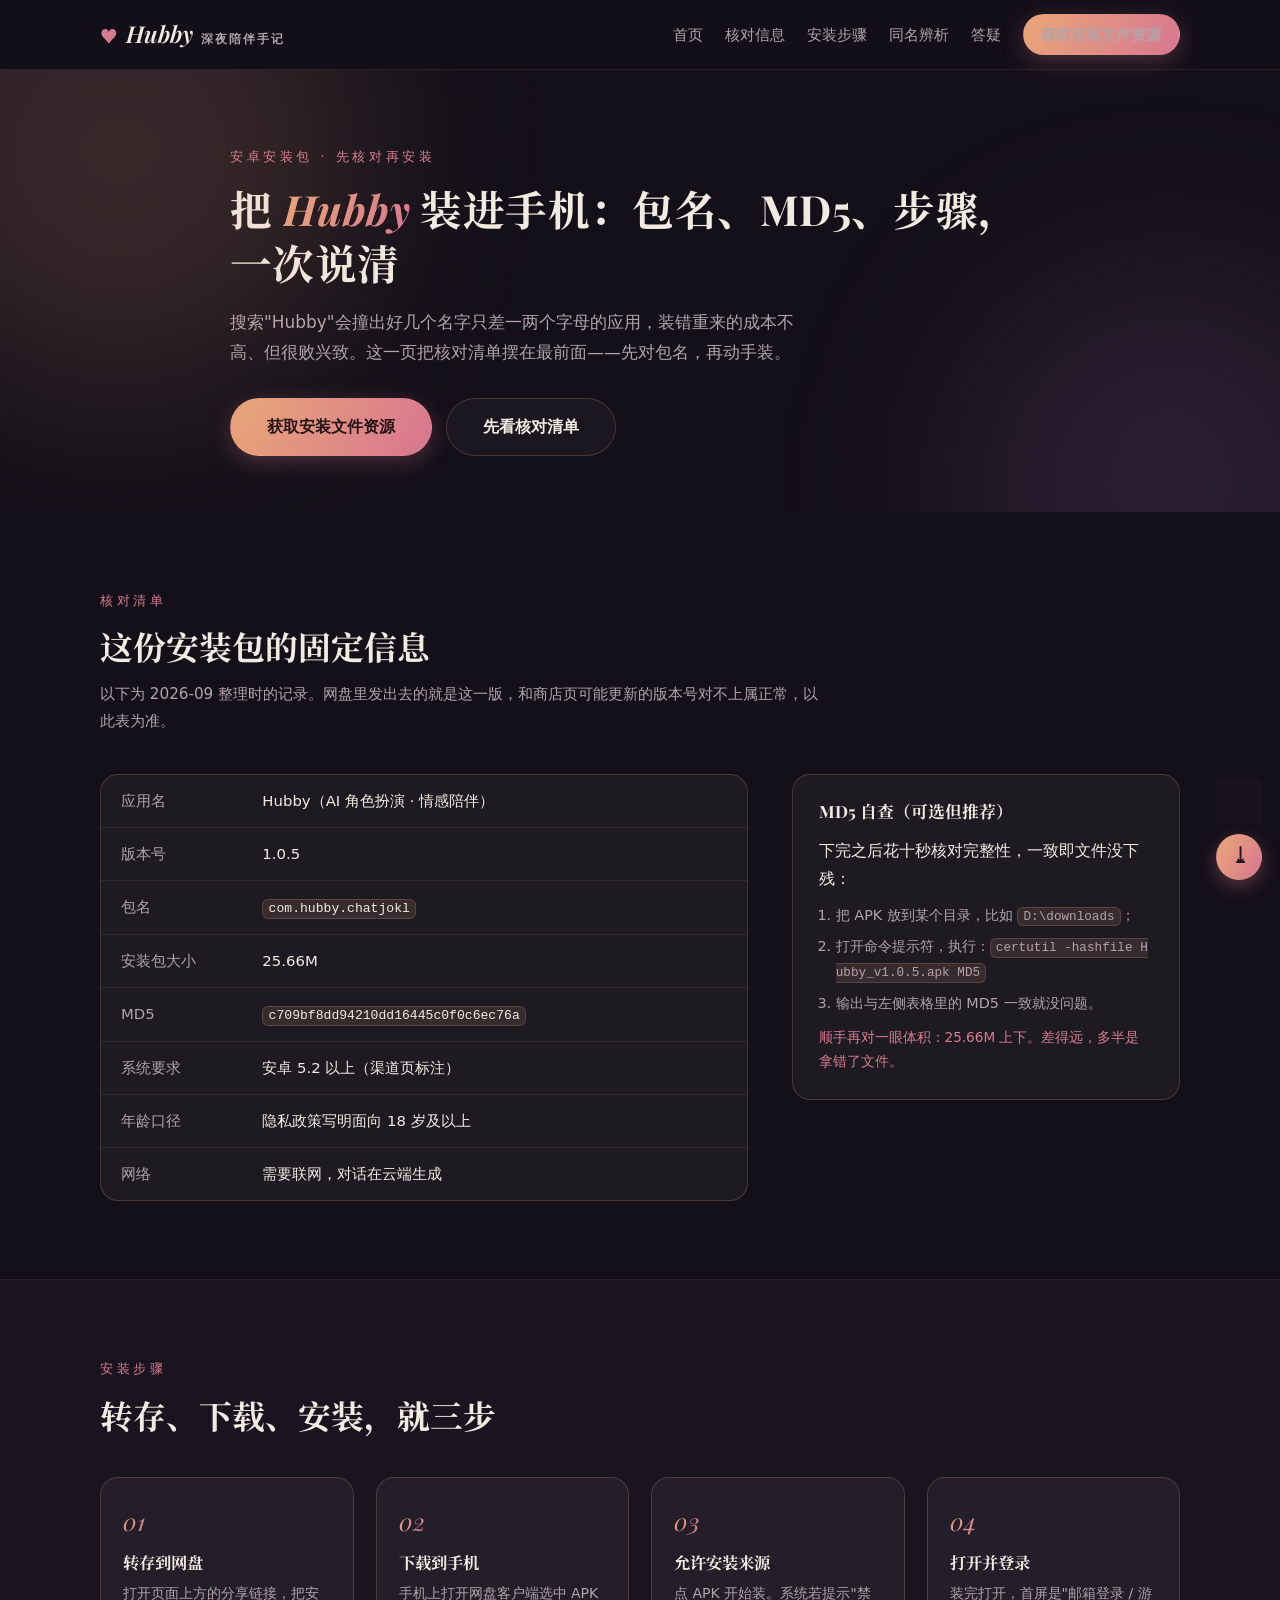
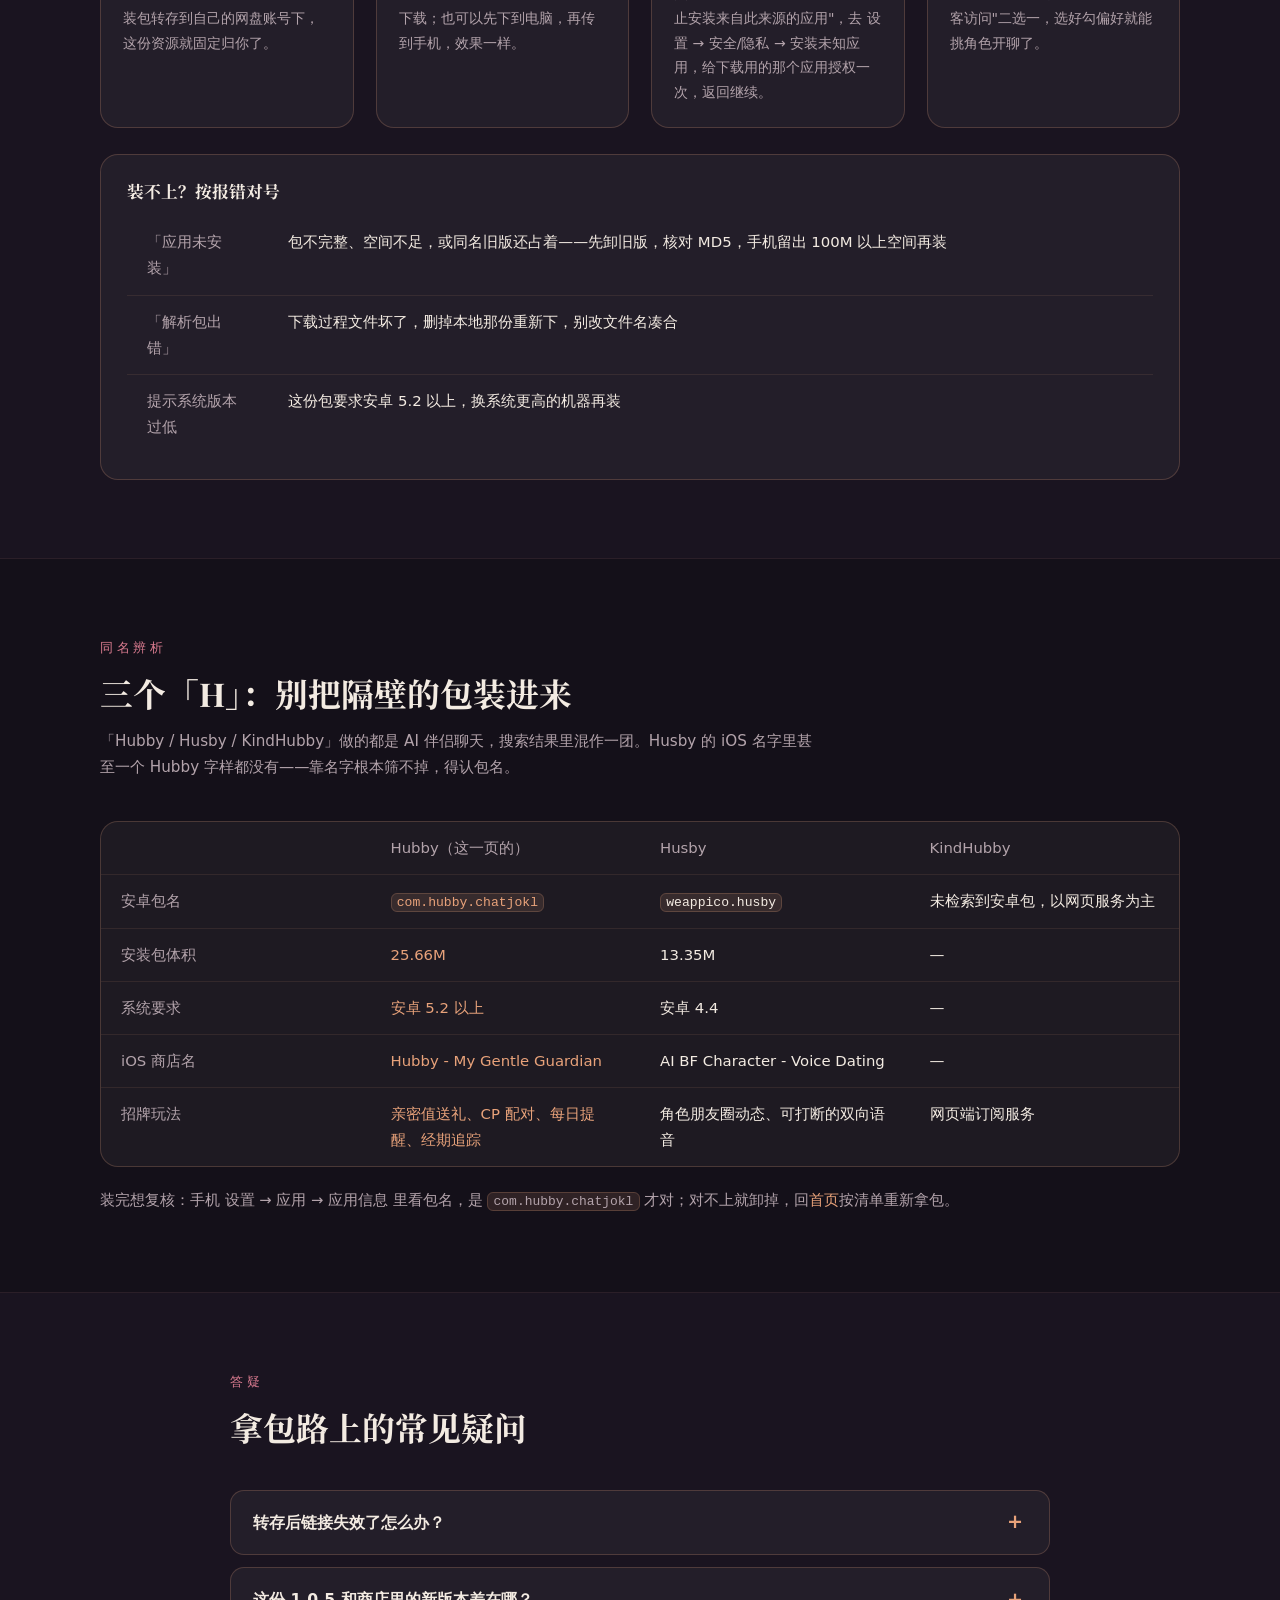
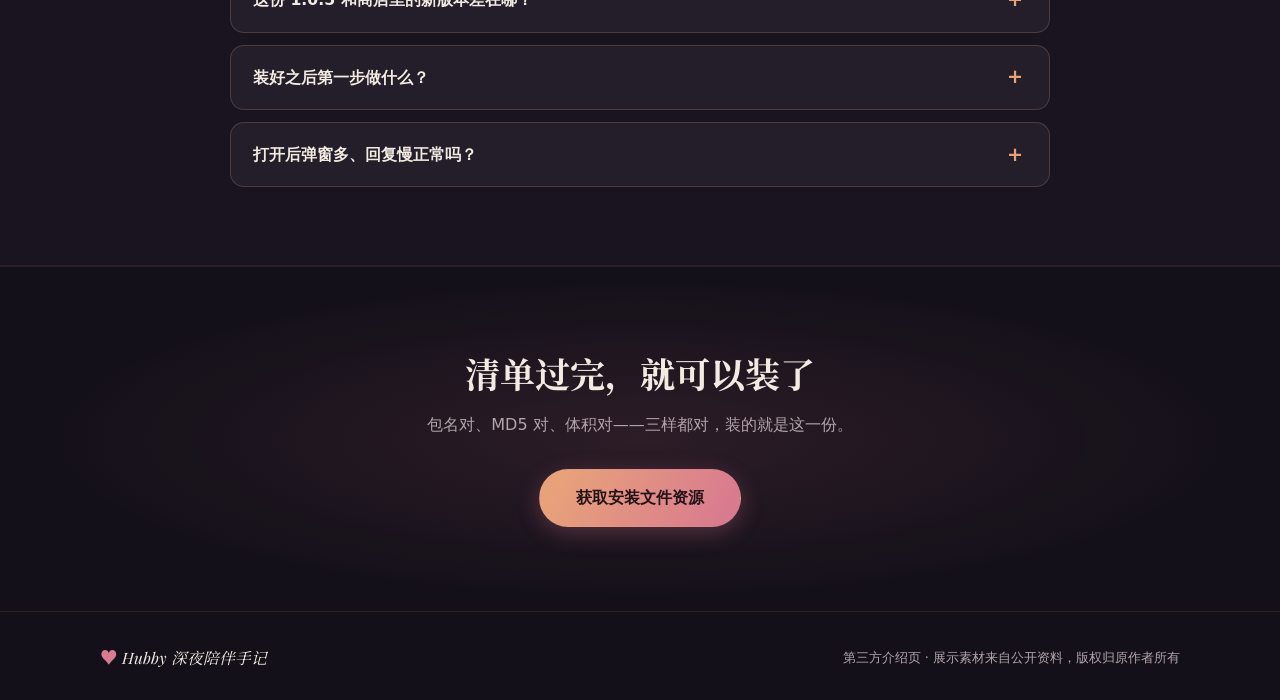
==== download.html @ a1c68baf "update" ====
<!DOCTYPE html>
<html lang="zh-CN">
<head>
<meta charset="UTF-8">
<meta name="viewport" content="width=device-width, initial-scale=1.0">
<title>获取 Hubby 安卓安装包：包名、MD5 与安装步骤一次说清</title>
<meta name="description" content="这篇把 Hubby 安卓安装包的核对信息（版本 1.0.5、包名 com.hubby.chatjokl、25.66M、MD5）与转存安装步骤整理成清单，附 MD5 自查命令，再把 Hubby、Husby、KindHubby 三个近名应用摆在一起教你怎么认——装之前过一遍，省得白装。">
<meta name="keywords" content="Hubby下载,Hubby安卓安装包,Hubby MD5,com.hubby.chatjokl">
<link rel="icon" type="image/svg+xml" href="assets/img/favicon.svg">
<link rel="preconnect" href="https://fonts.googleapis.com">
<link rel="preconnect" href="https://fonts.gstatic.com" crossorigin>
<link href="https://fonts.googleapis.com/css2?family=Playfair+Display:ital,wght@0,600;1,600&family=Noto+Serif+SC:wght@500;700&display=swap" rel="stylesheet">
<link rel="stylesheet" href="assets/css/style.css">
</head>
<body>
<header class="site-header">
  <div class="wrap header-inner">
    <a class="brand" href="index.html"><span class="brand-mark">♥</span>Hubby<span class="brand-sub">深夜陪伴手记</span></a>
    <button class="nav-toggle" type="button" aria-label="展开导航" aria-expanded="false"><span></span><span></span><span></span></button>
    <nav class="nav-links">
      <a href="index.html">首页</a>
      <a href="#facts">核对信息</a>
      <a href="#steps">安装步骤</a>
      <a href="#names">同名辨析</a>
      <a href="#faq">答疑</a>
      <a class="btn btn-sm btn-solid" data-link="download" href="download.html">获取安装文件资源</a>
    </nav>
  </div>
</header>

<main>
<section class="hero hero-dl">
  <div class="wrap narrow reveal">
    <p class="eyebrow">安卓安装包 · 先核对再安装</p>
    <h1>把 <em>Hubby</em> 装进手机：包名、MD5、步骤，一次说清</h1>
    <p class="lede">搜索"Hubby"会撞出好几个名字只差一两个字母的应用，装错重来的成本不高、但很败兴致。这一页把核对清单摆在最前面——先对包名，再动手装。</p>
    <div class="hero-cta">
      <a class="btn btn-solid btn-lg" data-link="download" href="download.html">获取安装文件资源</a>
      <a class="btn btn-ghost btn-lg" href="#facts">先看核对清单</a>
    </div>
  </div>
</section>

<section class="section" id="facts">
  <div class="wrap">
    <div class="sec-head reveal">
      <p class="eyebrow">核对清单</p>
      <h2>这份安装包的固定信息</h2>
      <p class="sec-sub">以下为 2026-09 整理时的记录。网盘里发出去的就是这一版，和商店页可能更新的版本号对不上属正常，以此表为准。</p>
    </div>
    <div class="split">
      <div class="table-card reveal">
        <table class="facts">
          <tr><th>应用名</th><td>Hubby（AI 角色扮演 · 情感陪伴）</td></tr>
          <tr><th>版本号</th><td>1.0.5</td></tr>
          <tr><th>包名</th><td><code>com.hubby.chatjokl</code></td></tr>
          <tr><th>安装包大小</th><td>25.66M</td></tr>
          <tr><th>MD5</th><td><code>c709bf8dd94210dd16445c0f0c6ec76a</code></td></tr>
          <tr><th>系统要求</th><td>安卓 5.2 以上（渠道页标注）</td></tr>
          <tr><th>年龄口径</th><td>隐私政策写明面向 18 岁及以上</td></tr>
          <tr><th>网络</th><td>需要联网，对话在云端生成</td></tr>
        </table>
      </div>
      <aside class="card md5-card reveal">
        <h3>MD5 自查（可选但推荐）</h3>
        <p>下完之后花十秒核对完整性，一致即文件没下残：</p>
        <ol>
          <li>把 APK 放到某个目录，比如 <code>D:\downloads</code>；</li>
          <li>打开命令提示符，执行：<code>certutil -hashfile Hubby_v1.0.5.apk MD5</code></li>
          <li>输出与左侧表格里的 MD5 一致就没问题。</li>
        </ol>
        <p class="hint">顺手再对一眼体积：25.66M 上下。差得远，多半是拿错了文件。</p>
      </aside>
    </div>
  </div>
</section>

<section class="section section-soft" id="steps">
  <div class="wrap">
    <div class="sec-head reveal">
      <p class="eyebrow">安装步骤</p>
      <h2>转存、下载、安装，就三步</h2>
    </div>
    <ol class="steps-tl four">
      <li class="reveal"><span class="step-no">01</span><h3>转存到网盘</h3><p>打开页面上方的分享链接，把安装包转存到自己的网盘账号下，这份资源就固定归你了。</p></li>
      <li class="reveal"><span class="step-no">02</span><h3>下载到手机</h3><p>手机上打开网盘客户端选中 APK 下载；也可以先下到电脑，再传到手机，效果一样。</p></li>
      <li class="reveal"><span class="step-no">03</span><h3>允许安装来源</h3><p>点 APK 开始装。系统若提示"禁止安装来自此来源的应用"，去 设置 → 安全/隐私 → 安装未知应用，给下载用的那个应用授权一次，返回继续。</p></li>
      <li class="reveal"><span class="step-no">04</span><h3>打开并登录</h3><p>装完打开，首屏是"邮箱登录 / 游客访问"二选一，选好勾偏好就能挑角色开聊了。</p></li>
    </ol>
    <div class="card err-card reveal">
      <h3>装不上？按报错对号</h3>
      <table class="facts">
        <tr><th>「应用未安装」</th><td>包不完整、空间不足，或同名旧版还占着——先卸旧版，核对 MD5，手机留出 100M 以上空间再装</td></tr>
        <tr><th>「解析包出错」</th><td>下载过程文件坏了，删掉本地那份重新下，别改文件名凑合</td></tr>
        <tr><th>提示系统版本过低</th><td>这份包要求安卓 5.2 以上，换系统更高的机器再装</td></tr>
      </table>
    </div>
  </div>
</section>

<section class="section" id="names">
  <div class="wrap">
    <div class="sec-head reveal">
      <p class="eyebrow">同名辨析</p>
      <h2>三个「H」：别把隔壁的包装进来</h2>
      <p class="sec-sub">「Hubby / Husby / KindHubby」做的都是 AI 伴侣聊天，搜索结果里混作一团。Husby 的 iOS 名字里甚至一个 Hubby 字样都没有——靠名字根本筛不掉，得认包名。</p>
    </div>
    <div class="table-card reveal">
      <table class="facts compare">
        <tr><th></th><th>Hubby（这一页的）</th><th>Husby</th><th>KindHubby</th></tr>
        <tr><th>安卓包名</th><td><code>com.hubby.chatjokl</code></td><td><code>weappico.husby</code></td><td>未检索到安卓包，以网页服务为主</td></tr>
        <tr><th>安装包体积</th><td>25.66M</td><td>13.35M</td><td>—</td></tr>
        <tr><th>系统要求</th><td>安卓 5.2 以上</td><td>安卓 4.4</td><td>—</td></tr>
        <tr><th>iOS 商店名</th><td>Hubby - My Gentle Guardian</td><td>AI BF Character - Voice Dating</td><td>—</td></tr>
        <tr><th>招牌玩法</th><td>亲密值送礼、CP 配对、每日提醒、经期追踪</td><td>角色朋友圈动态、可打断的双向语音</td><td>网页端订阅服务</td></tr>
      </table>
    </div>
    <p class="name-tip reveal">装完想复核：手机 设置 → 应用 → 应用信息 里看包名，是 <code>com.hubby.chatjokl</code> 才对；对不上就卸掉，回<a href="index.html">首页</a>按清单重新拿包。</p>
  </div>
</section>

<section class="section section-soft" id="faq">
  <div class="wrap narrow">
    <div class="sec-head reveal">
      <p class="eyebrow">答疑</p>
      <h2>拿包路上的常见疑问</h2>
    </div>
    <div class="faq-list">
      <details class="faq reveal">
        <summary>转存后链接失效了怎么办？</summary>
        <p>先确认是"转存到自己的网盘后再下载"——直接在分享页下载有时会遇到限速或失败；转存成功后资源就在你的账号里，随时能下。仍然打不开，就换个时段再试。</p>
      </details>
      <details class="faq reveal">
        <summary>这份 1.0.5 和商店里的新版本差在哪？</summary>
        <p>商店里的 iOS 版更新更快（更新日志已到 1.3.2，新增了角色创建与图像生成等），安卓这份包是 1.0.5。基础的角色挑选、文字语音聊天、亲密值玩法都在；某个新功能在不在，以应用内有没有那个入口为准。</p>
      </details>
      <details class="faq reveal">
        <summary>装好之后第一步做什么？</summary>
        <p>选登录方式。邮箱登录适合长期用、想换手机找得回的；游客模式起步快但没账号兜底。之后勾偏好标签、挑角色就能开聊，完整路线见<a href="index.html#start">首页的上手路线</a>。</p>
      </details>
      <details class="faq reveal">
        <summary>打开后弹窗多、回复慢正常吗？</summary>
        <p>不同渠道版本的广告表现口径不一，遇到弹窗先看清按钮是关闭还是跳转再点；回复慢多半是网络问题，切网或重发一条通常能恢复。</p>
      </details>
    </div>
  </div>
</section>

<section class="cta-band">
  <div class="wrap reveal">
    <h2>清单过完，就可以装了</h2>
    <p>包名对、MD5 对、体积对——三样都对，装的就是这一份。</p>
    <div class="hero-cta center">
      <a class="btn btn-solid btn-lg" data-link="download" href="download.html">获取安装文件资源</a>
    </div>
  </div>
</section>
</main>

<footer class="site-footer">
  <div class="wrap footer-inner">
    <p class="foot-brand"><span class="brand-mark">♥</span> Hubby 深夜陪伴手记</p>
    <p class="foot-note">第三方介绍页 · 展示素材来自公开资料，版权归原作者所有</p>
  </div>
</footer>

<div class="fabs">
  <button class="fab fab-top" type="button" aria-label="返回顶部">↑</button>
  <a class="fab fab-dl" data-link="download" href="download.html" aria-label="获取安装文件资源">⤓</a>
</div>

<script src="assets/js/links.js"></script>
<script src="assets/js/main.js"></script>
</body>
</html>
---- assets/css/style.css ----
/* Hubby 深夜陪伴手记 · 雨夜暖调 */
:root {
  --bg: #141019;
  --bg-soft: #1a1420;
  --card: rgba(255, 244, 235, 0.045);
  --line: rgba(232, 162, 122, 0.22);
  --text: #f3ebe2;
  --muted: #b3a3ab;
  --amber: #e8a27a;
  --rose: #d97b8f;
  --grad: linear-gradient(118deg, #e8a27a 10%, #d97b8f 90%);
  --serif: "Playfair Display", "Noto Serif SC", "Songti SC", "STSong", serif;
  --sans: -apple-system, "PingFang SC", "HarmonyOS Sans SC", "Microsoft YaHei", system-ui, sans-serif;
}
* { margin: 0; padding: 0; box-sizing: border-box; }
html { scroll-behavior: smooth; }
body {
  font-family: var(--sans);
  background: var(--bg);
  color: var(--text);
  line-height: 1.75;
  font-size: 16px;
  overflow-x: clip;
}
img { max-width: 100%; display: block; }
a { color: var(--amber); text-decoration: none; }
code {
  font-family: ui-monospace, Consolas, monospace;
  font-size: 0.88em;
  background: rgba(232, 162, 122, 0.12);
  border: 1px solid var(--line);
  border-radius: 6px;
  padding: 0.1em 0.4em;
  word-break: break-all;
}
.wrap { width: min(1080px, 92%); margin: 0 auto; }
.narrow { width: min(820px, 92%); }

/* ---------- header ---------- */
.site-header {
  position: sticky; top: 0; z-index: 50;
  background: rgba(20, 16, 25, 0.82);
  backdrop-filter: blur(10px);
  border-bottom: 1px solid rgba(232, 162, 122, 0.12);
}
.header-inner { display: flex; align-items: center; justify-content: space-between; gap: 16px; padding: 14px 0; }
.brand { font-family: var(--serif); font-style: italic; font-weight: 600; font-size: 1.45rem; color: var(--text); display: flex; align-items: baseline; gap: 8px; white-space: nowrap; }
.brand-mark { color: var(--rose); font-style: normal; font-size: 1.1rem; }
.brand-sub { font-style: normal; font-family: var(--sans); font-size: 0.72rem; color: var(--muted); letter-spacing: 0.18em; }
.nav-links { display: flex; align-items: center; gap: 22px; }
.nav-links > a { color: var(--muted); font-size: 0.92rem; transition: color 0.2s; }
.nav-links > a:hover { color: var(--text); }
.nav-toggle { display: none; background: none; border: 1px solid var(--line); border-radius: 8px; width: 42px; height: 36px; cursor: pointer; flex-direction: column; align-items: center; justify-content: center; gap: 4px; }
.nav-toggle span { display: block; width: 18px; height: 2px; background: var(--amber); border-radius: 2px; transition: transform 0.25s, opacity 0.25s; }
.nav-open .nav-toggle span:nth-child(1) { transform: translateY(6px) rotate(45deg); }
.nav-open .nav-toggle span:nth-child(2) { opacity: 0; }
.nav-open .nav-toggle span:nth-child(3) { transform: translateY(-6px) rotate(-45deg); }

/* ---------- buttons ---------- */
.btn {
  display: inline-block; border-radius: 999px; padding: 0.72em 1.7em;
  font-size: 0.95rem; font-weight: 600; border: 1px solid transparent;
  transition: transform 0.2s, box-shadow 0.2s, background 0.2s, color 0.2s;
  cursor: pointer;
}
.btn-solid { background: var(--grad); color: #241318; box-shadow: 0 6px 22px rgba(217, 123, 143, 0.28); }
.btn-solid:hover { transform: translateY(-2px); box-shadow: 0 10px 28px rgba(217, 123, 143, 0.4); }
.btn-ghost { border-color: var(--line); color: var(--text); background: rgba(255, 244, 235, 0.03); }
.btn-ghost:hover { border-color: var(--amber); color: var(--amber); }
.btn-sm { padding: 0.45em 1.2em; font-size: 0.85rem; }
.btn-lg { padding: 0.85em 2.2em; font-size: 1.02rem; }
.btn-block { display: block; text-align: center; margin-top: 16px; }

/* ---------- hero ---------- */
.hero { position: relative; padding: 84px 0 64px; overflow: hidden; }
.hero::before, .hero::after {
  content: ""; position: absolute; border-radius: 50%; filter: blur(90px); pointer-events: none;
}
.hero::before { width: 480px; height: 480px; background: rgba(232, 162, 122, 0.16); top: -160px; left: -120px; }
.hero::after { width: 420px; height: 420px; background: rgba(151, 94, 168, 0.18); bottom: -180px; right: -100px; }
.hero-grid { position: relative; display: grid; grid-template-columns: 1.15fr 0.85fr; gap: 48px; align-items: center; z-index: 1; }
.eyebrow { color: var(--rose); font-size: 0.8rem; letter-spacing: 0.28em; margin-bottom: 14px; }
h1, h2, h3 { font-family: var(--serif); font-weight: 700; line-height: 1.3; }
h1 { font-size: clamp(2rem, 4.6vw, 3.1rem); letter-spacing: 0.01em; }
h1 em { font-style: italic; background: var(--grad); -webkit-background-clip: text; background-clip: text; color: transparent; }
.lede { color: var(--muted); font-size: 1.06rem; margin-top: 18px; max-width: 34em; }
.hero-cta { display: flex; flex-wrap: wrap; gap: 14px; margin-top: 30px; }
.hero-cta.center { justify-content: center; }
.hero-facts { display: flex; gap: 34px; list-style: none; margin-top: 36px; padding: 0; }
.hero-facts li { display: flex; flex-direction: column; }
.hero-facts strong { font-family: var(--serif); font-size: 1.25rem; color: var(--amber); }
.hero-facts span { color: var(--muted); font-size: 0.8rem; letter-spacing: 0.08em; }

.hero-visual { position: relative; height: 480px; }
.phone {
  width: min(228px, 60vw); border-radius: 26px; overflow: hidden;
  border: 1px solid rgba(232, 162, 122, 0.3);
  box-shadow: 0 24px 60px rgba(0, 0, 0, 0.5), 0 0 0 6px rgba(255, 244, 235, 0.03);
  background: #0d0a11;
}
.phone img { width: 100%; height: auto; }
.hero-visual .phone { position: absolute; }
.tilt { right: 8%; top: 0; transform: rotate(4deg); z-index: 2; }
.tilt-2 { left: 0; top: 130px; transform: rotate(-5deg); z-index: 1; opacity: 0.92; }
.hero-dl { padding: 76px 0 56px; }
.hero-dl h1 { font-size: clamp(1.8rem, 4vw, 2.6rem); }

/* ---------- sections ---------- */
.section { padding: 78px 0; }
.section-soft { background: var(--bg-soft); border-top: 1px solid rgba(232, 162, 122, 0.08); border-bottom: 1px solid rgba(232, 162, 122, 0.08); }
.sec-head { max-width: 720px; margin-bottom: 40px; }
.sec-head h2 { font-size: clamp(1.5rem, 3vw, 2.05rem); }
.sec-sub { color: var(--muted); margin-top: 12px; font-size: 0.95rem; }
.split { display: grid; grid-template-columns: 1.25fr 0.75fr; gap: 44px; align-items: start; }
.split h2 { font-size: clamp(1.5rem, 3vw, 2rem); margin-bottom: 16px; }
.split p + p { margin-top: 12px; }
.split > div > p { color: var(--muted); }
.split > div > p strong { color: var(--text); }

.card {
  background: var(--card); border: 1px solid var(--line); border-radius: 18px; padding: 26px;
}
.id-card h3, .md5-card h3, .err-card h3 { font-size: 1.05rem; margin-bottom: 14px; }
.id-card dl { display: grid; grid-template-columns: auto 1fr; gap: 8px 18px; font-size: 0.92rem; }
.id-card dt { color: var(--muted); white-space: nowrap; }
.id-card dd { color: var(--text); }

/* ---------- shots ---------- */
.shots { display: grid; grid-template-columns: repeat(4, 1fr); gap: 26px; }
.shot { display: flex; flex-direction: column; gap: 14px; }
.shot .phone { width: 100%; }
.shot figcaption strong { display: block; font-family: var(--serif); font-size: 1rem; }
.shot figcaption span { color: var(--muted); font-size: 0.82rem; }

/* ---------- features ---------- */
.grid-3 { display: grid; grid-template-columns: repeat(3, 1fr); gap: 22px; }
.feat-ico { font-size: 1.5rem; width: 46px; height: 46px; display: grid; place-items: center; border-radius: 12px; background: rgba(232, 162, 122, 0.12); border: 1px solid var(--line); margin-bottom: 14px; }
.feat h3 { font-size: 1.08rem; margin-bottom: 8px; }
.feat p { color: var(--muted); font-size: 0.9rem; }

/* ---------- steps ---------- */
.steps-tl { list-style: none; display: grid; grid-template-columns: repeat(4, 1fr); gap: 22px; counter-reset: step; }
.steps-tl li { position: relative; background: var(--card); border: 1px solid var(--line); border-radius: 18px; padding: 22px; }
.step-no { display: inline-block; font-family: var(--serif); font-style: italic; font-size: 1.5rem; background: var(--grad); -webkit-background-clip: text; background-clip: text; color: transparent; margin-bottom: 10px; }
.steps-tl h3 { font-size: 1.02rem; margin-bottom: 8px; }
.steps-tl p { color: var(--muted); font-size: 0.88rem; }
.err-card { margin-top: 26px; }
.err-card .facts th { white-space: normal; }

/* ---------- tables ---------- */
.table-card { border: 1px solid var(--line); border-radius: 18px; overflow-x: auto; background: var(--card); }
.facts { width: 100%; border-collapse: collapse; font-size: 0.93rem; }
.table-card .facts { min-width: 420px; }
.facts th, .facts td { text-align: left; padding: 13px 20px; border-bottom: 1px solid rgba(232, 162, 122, 0.1); vertical-align: top; }
.facts tr:last-child th, .facts tr:last-child td { border-bottom: none; }
.facts th { color: var(--muted); font-weight: 500; width: 9.5em; }
.facts td { color: var(--text); }
.compare th[scope="row"] { width: 7em; }
.compare td:nth-child(2) { color: var(--amber); }
.name-tip { margin-top: 20px; color: var(--muted); font-size: 0.92rem; }
.md5-card ol { margin: 10px 0 10px 1.2em; color: var(--muted); font-size: 0.9rem; }
.md5-card ol li { margin-bottom: 6px; }
.hint { font-size: 0.85rem; color: var(--rose); margin-top: 10px; }

/* ---------- faq ---------- */
.faq-list { display: flex; flex-direction: column; gap: 12px; }
.faq { background: var(--card); border: 1px solid var(--line); border-radius: 14px; padding: 4px 22px; }
.faq summary { cursor: pointer; padding: 14px 0; font-weight: 600; font-size: 0.98rem; list-style: none; position: relative; padding-right: 30px; }
.faq summary::-webkit-details-marker { display: none; }
.faq summary::after { content: "+"; position: absolute; right: 4px; top: 50%; transform: translateY(-50%); color: var(--amber); font-size: 1.2rem; transition: transform 0.2s; }
.faq[open] summary::after { transform: translateY(-50%) rotate(45deg); }
.faq p { color: var(--muted); font-size: 0.92rem; padding-bottom: 16px; }

/* ---------- cta band ---------- */
.cta-band { position: relative; padding: 84px 0; text-align: center; overflow: hidden; background: radial-gradient(ellipse at center, rgba(217, 123, 143, 0.12), transparent 65%); border-top: 1px solid rgba(232, 162, 122, 0.1); }
.cta-band h2 { font-size: clamp(1.6rem, 3.2vw, 2.2rem); }
.cta-band p { color: var(--muted); margin: 14px 0 0; }

/* ---------- footer ---------- */
.site-footer { border-top: 1px solid rgba(232, 162, 122, 0.12); padding: 30px 0; }
.footer-inner { display: flex; flex-wrap: wrap; align-items: center; justify-content: space-between; gap: 10px; }
.foot-brand { font-family: var(--serif); font-style: italic; font-size: 0.98rem; }
.foot-note { color: var(--muted); font-size: 0.8rem; }

/* ---------- fabs ---------- */
.fabs { position: fixed; right: 18px; bottom: 20px; display: flex; flex-direction: column; gap: 10px; z-index: 60; }
.fab {
  width: 46px; height: 46px; border-radius: 50%; display: grid; place-items: center;
  font-size: 1.15rem; cursor: pointer; border: 1px solid var(--line);
}
.fab-top { background: rgba(26, 20, 32, 0.9); color: var(--text); opacity: 0; visibility: hidden; transition: opacity 0.25s, visibility 0.25s; backdrop-filter: blur(6px); }
.fab-top.show { opacity: 1; visibility: visible; }
.fab-top:hover { border-color: var(--amber); }
.fab-dl { background: var(--grad); color: #241318; font-weight: 700; box-shadow: 0 6px 18px rgba(217, 123, 143, 0.35); }
.fab-dl:hover { transform: translateY(-2px); }

/* ---------- reveal ---------- */
body.js .reveal { opacity: 0; transform: translateY(16px); transition: opacity 0.6s ease, transform 0.6s ease; }
body.js .reveal.in { opacity: 1; transform: none; }

/* ---------- responsive ---------- */
@media (max-width: 960px) {
  .hero-grid { grid-template-columns: 1fr; }
  .hero-visual { display: none; }
  .split { grid-template-columns: 1fr; }
  .grid-3 { grid-template-columns: repeat(2, 1fr); }
  .shots { grid-template-columns: repeat(2, 1fr); }
  .steps-tl { grid-template-columns: repeat(2, 1fr); }
}
@media (max-width: 720px) {
  .nav-toggle { display: flex; }
  .nav-links {
    display: none; position: absolute; top: 100%; left: 0; right: 0;
    background: rgba(20, 16, 25, 0.97); border-bottom: 1px solid var(--line);
    flex-direction: column; align-items: flex-start; gap: 4px; padding: 12px 4%;
  }
  .nav-open .nav-links { display: flex; }
  .nav-links > a { padding: 10px 4px; width: 100%; font-size: 1rem; }
  .nav-links .btn { margin: 8px 4px 10px; text-align: center; }
  .section { padding: 58px 0; }
  .hero { padding: 56px 0 44px; }
}
@media (max-width: 560px) {
  .grid-3 { grid-template-columns: 1fr; }
  .steps-tl { grid-template-columns: 1fr; }
  .shots { grid-template-columns: repeat(2, 1fr); gap: 12px; }
  .hero-facts { gap: 20px; }
  .compare { min-width: 480px; }
  .fabs { right: 12px; bottom: 14px; }
}
@media (prefers-reduced-motion: reduce) {
  html { scroll-behavior: auto; }
  *, *::before, *::after { transition: none !important; animation: none !important; }
  body.js .reveal { opacity: 1; transform: none; }
}
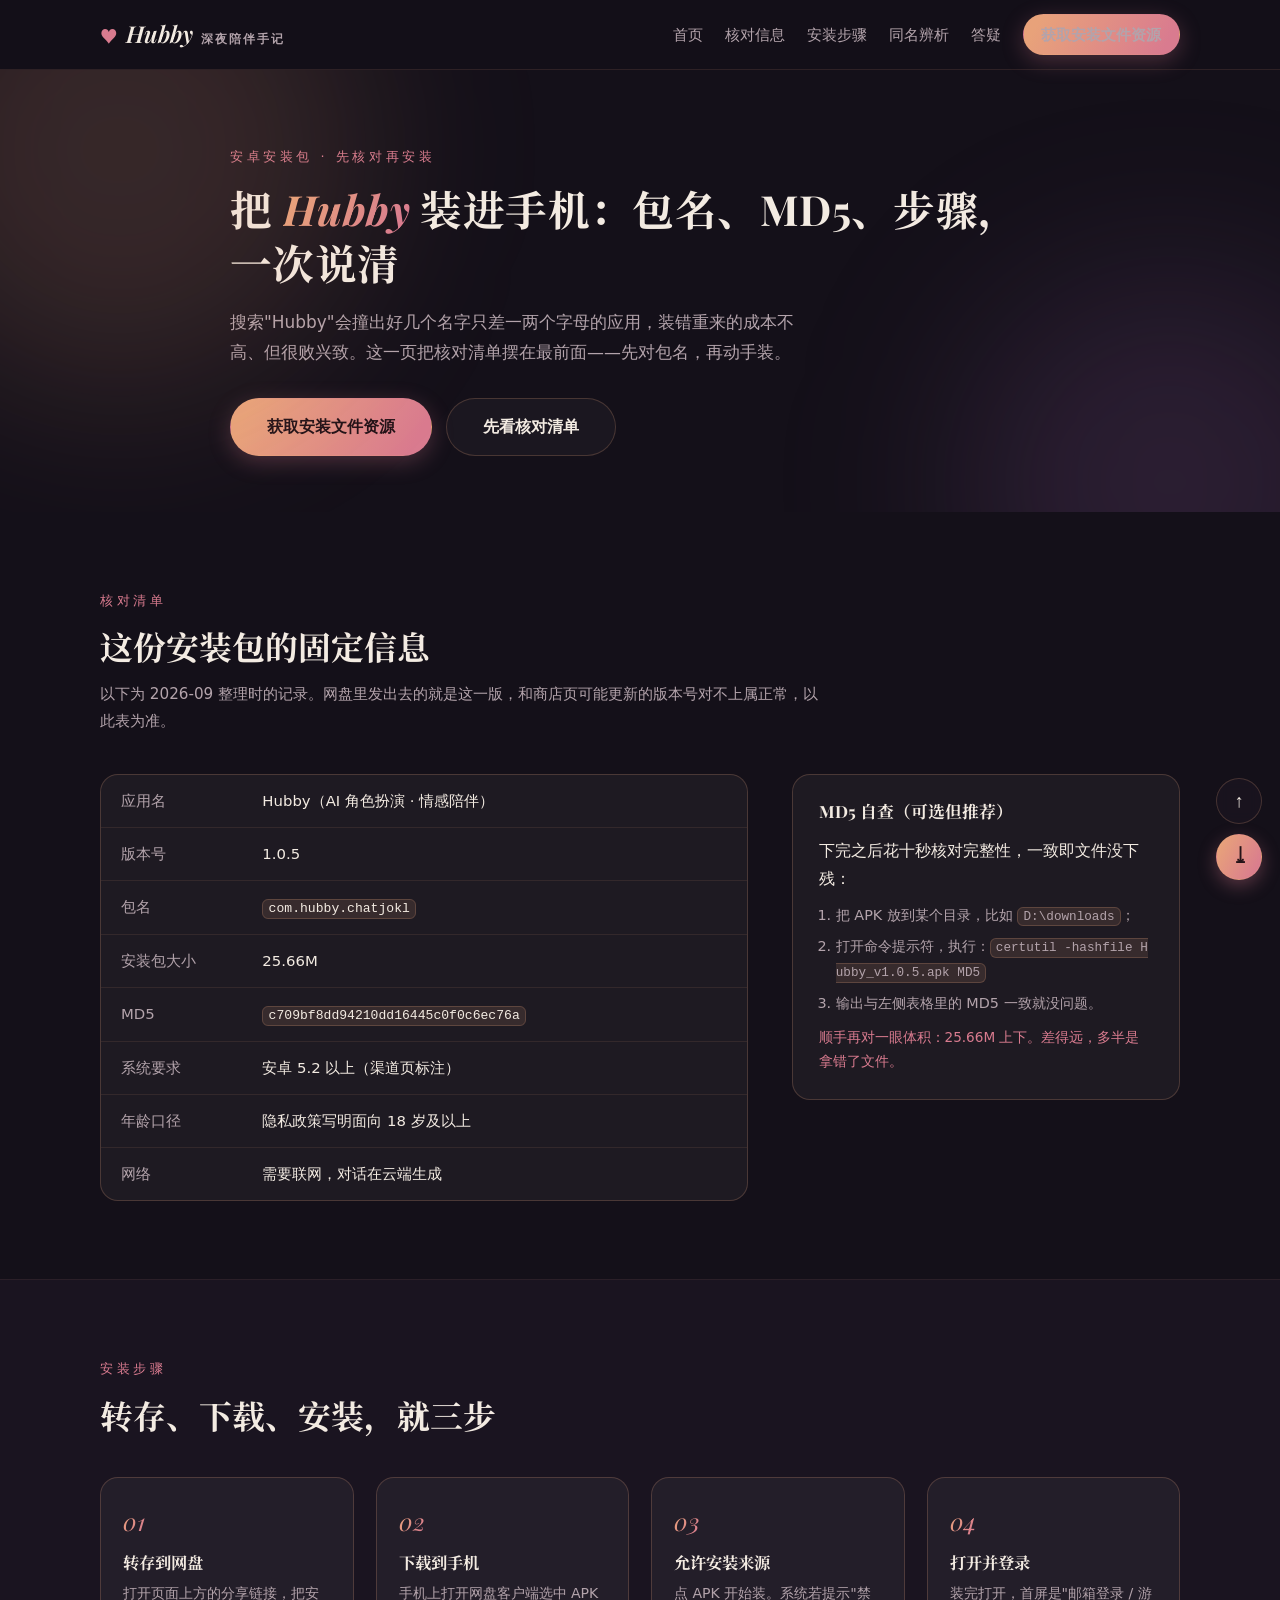
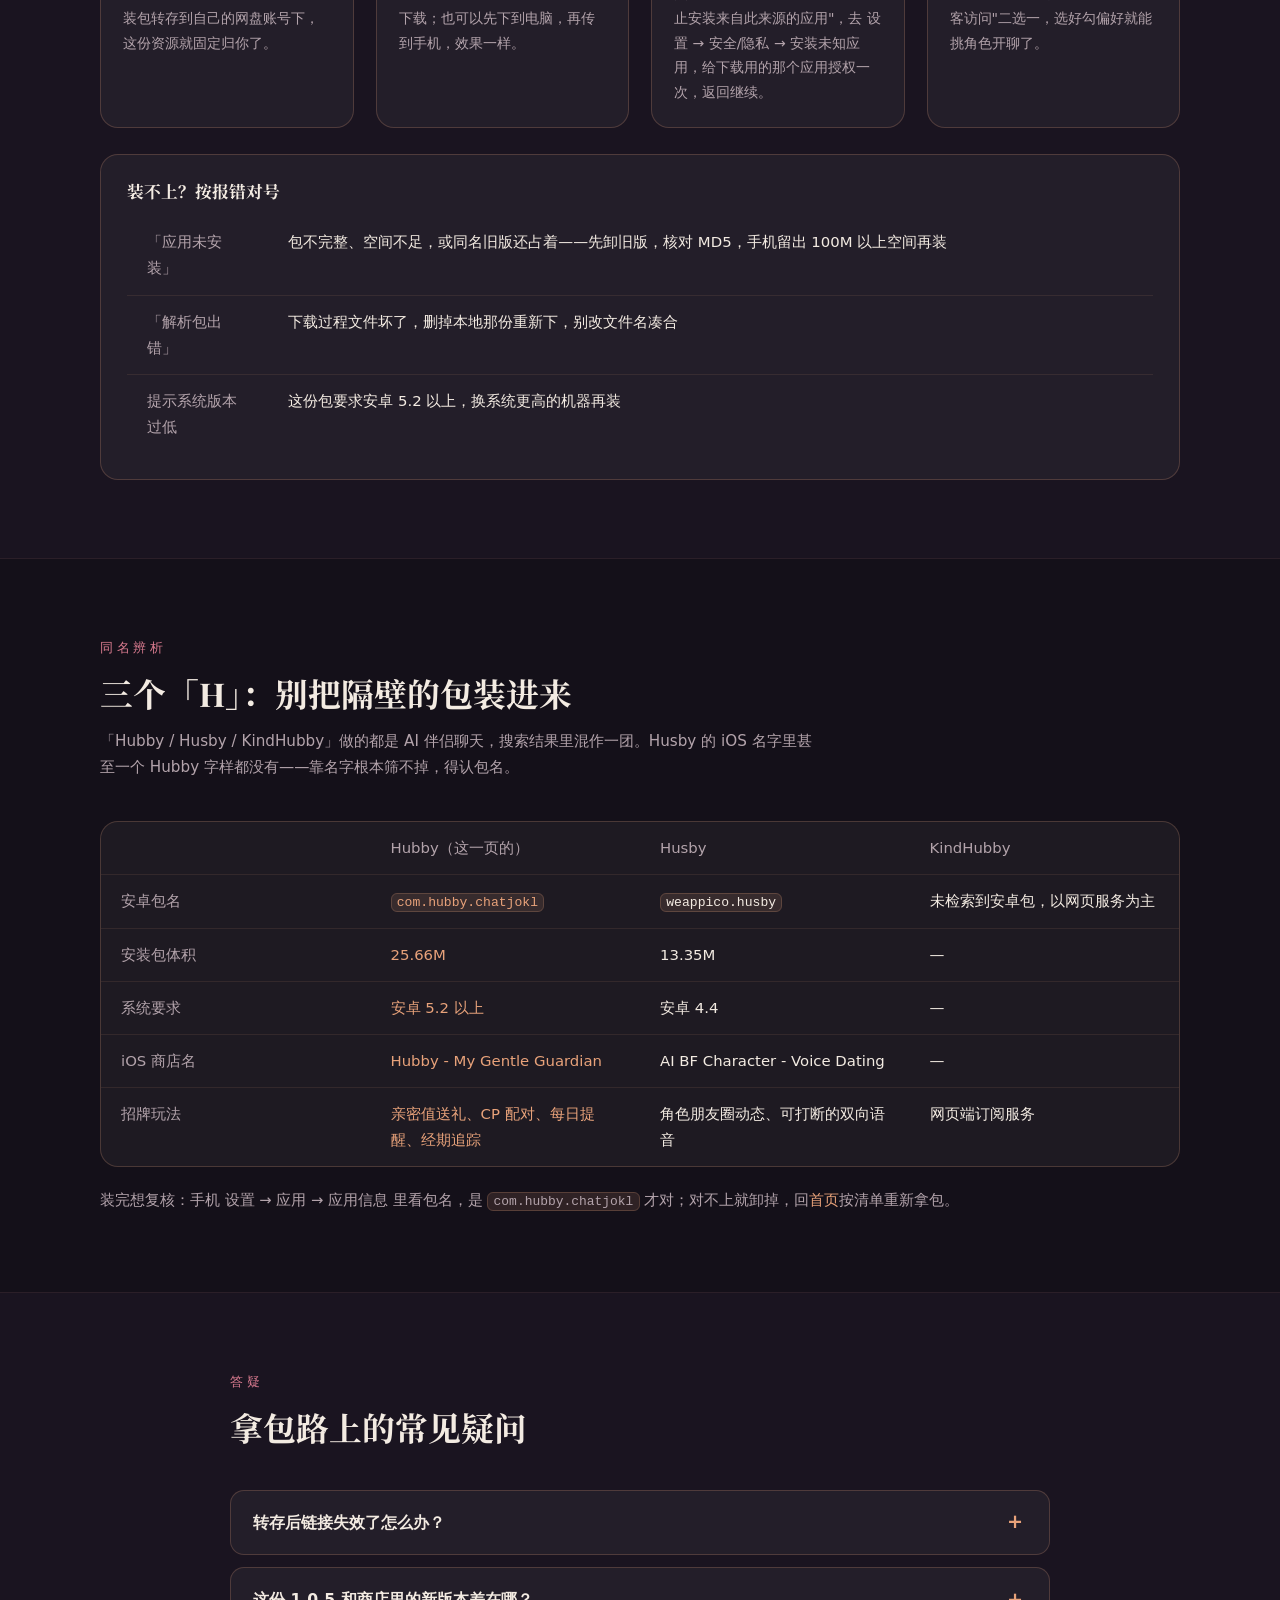
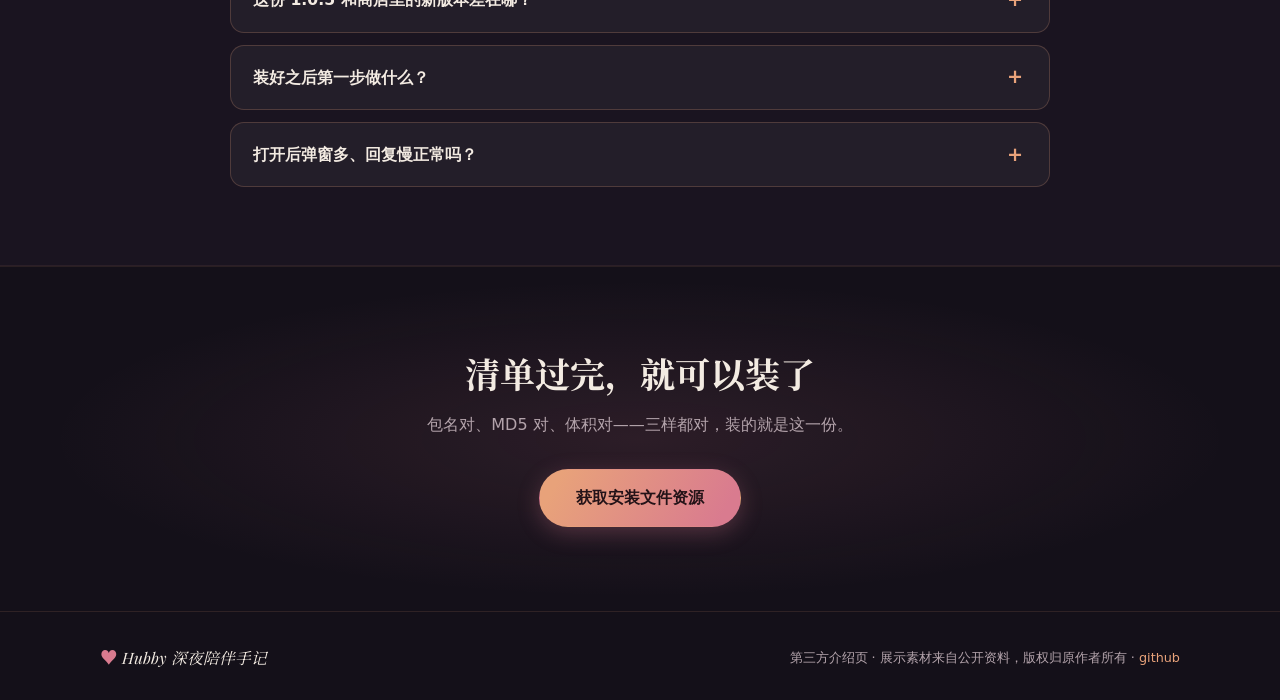
==== commit cc0f701d: "update" ====
--- a/download.html
+++ b/download.html
@@ -160,7 +160,7 @@
 <footer class="site-footer">
   <div class="wrap footer-inner">
     <p class="foot-brand"><span class="brand-mark">♥</span> Hubby 深夜陪伴手记</p>
-    <p class="foot-note">第三方介绍页 · 展示素材来自公开资料，版权归原作者所有</p>
+    <p class="foot-note">第三方介绍页 · 展示素材来自公开资料，版权归原作者所有 · <a href="https://github.com/alipymanbu/www.gltd.quest" rel="noopener">github</a></p>
   </div>
 </footer>
 
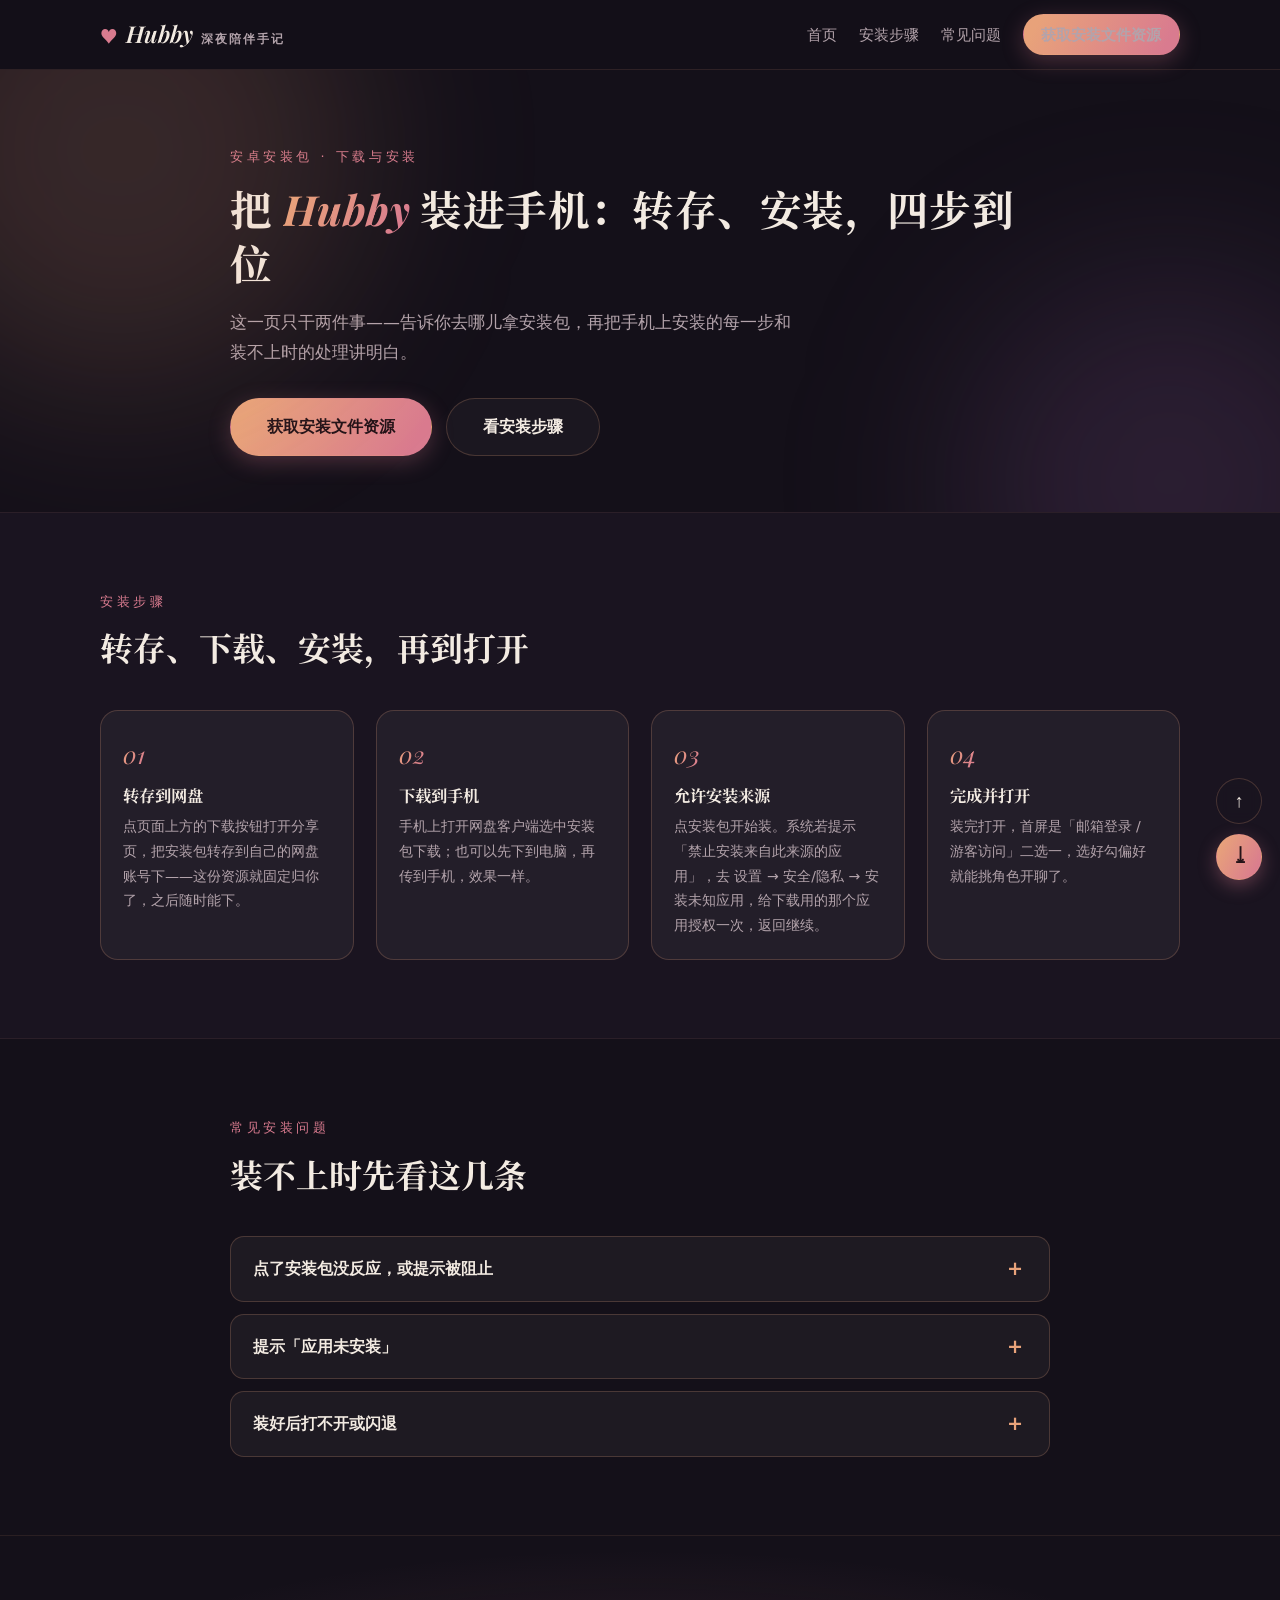
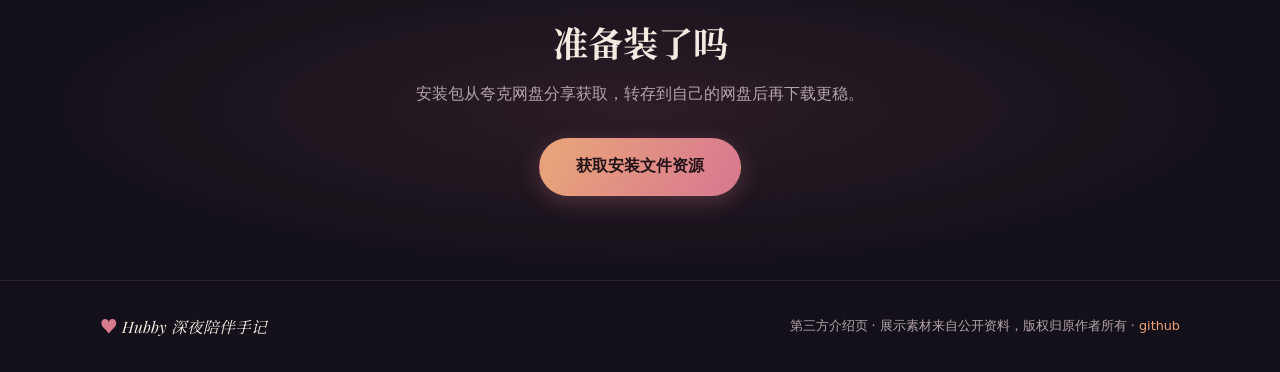
==== commit 131c5440: "update" ====
--- a/download.html
+++ b/download.html
@@ -3,9 +3,9 @@
 <head>
 <meta charset="UTF-8">
 <meta name="viewport" content="width=device-width, initial-scale=1.0">
-<title>获取 Hubby 安卓安装包：包名、MD5 与安装步骤一次说清</title>
-<meta name="description" content="这篇把 Hubby 安卓安装包的核对信息（版本 1.0.5、包名 com.hubby.chatjokl、25.66M、MD5）与转存安装步骤整理成清单，附 MD5 自查命令，再把 Hubby、Husby、KindHubby 三个近名应用摆在一起教你怎么认——装之前过一遍，省得白装。">
-<meta name="keywords" content="Hubby下载,Hubby安卓安装包,Hubby MD5,com.hubby.chatjokl">
+<title>Hubby 安卓下载安装：转存、安装与装不上时的处理</title>
+<meta name="description" content="Hubby 安卓版怎么下、怎么装：这一页先给夸克网盘的转存与下载入口，再走四步装到手机上——转存下载、点开安装包、允许安装来源、完成并打开，最后附上「安装被阻止」「应用未安装」等情况的处理办法。">
+<meta name="keywords" content="Hubby下载,Hubby安卓安装,Hubby安装教程">
 <link rel="icon" type="image/svg+xml" href="assets/img/favicon.svg">
 <link rel="preconnect" href="https://fonts.googleapis.com">
 <link rel="preconnect" href="https://fonts.gstatic.com" crossorigin>
@@ -19,137 +19,72 @@
     <button class="nav-toggle" type="button" aria-label="展开导航" aria-expanded="false"><span></span><span></span><span></span></button>
     <nav class="nav-links">
       <a href="index.html">首页</a>
-      <a href="#facts">核对信息</a>
       <a href="#steps">安装步骤</a>
-      <a href="#names">同名辨析</a>
-      <a href="#faq">答疑</a>
+      <a href="#faq">常见问题</a>
       <a class="btn btn-sm btn-solid" data-link="download" href="download.html">获取安装文件资源</a>
     </nav>
   </div>
 </header>
 
 <main>
+<!-- 首屏：下载入口 -->
 <section class="hero hero-dl">
   <div class="wrap narrow reveal">
-    <p class="eyebrow">安卓安装包 · 先核对再安装</p>
-    <h1>把 <em>Hubby</em> 装进手机：包名、MD5、步骤，一次说清</h1>
-    <p class="lede">搜索"Hubby"会撞出好几个名字只差一两个字母的应用，装错重来的成本不高、但很败兴致。这一页把核对清单摆在最前面——先对包名，再动手装。</p>
+    <p class="eyebrow">安卓安装包 · 下载与安装</p>
+    <h1>把 <em>Hubby</em> 装进手机：转存、安装，四步到位</h1>
+    <p class="lede">这一页只干两件事——告诉你去哪儿拿安装包，再把手机上安装的每一步和装不上时的处理讲明白。</p>
     <div class="hero-cta">
       <a class="btn btn-solid btn-lg" data-link="download" href="download.html">获取安装文件资源</a>
-      <a class="btn btn-ghost btn-lg" href="#facts">先看核对清单</a>
+      <a class="btn btn-ghost btn-lg" href="#steps">看安装步骤</a>
     </div>
   </div>
 </section>
 
-<section class="section" id="facts">
-  <div class="wrap">
-    <div class="sec-head reveal">
-      <p class="eyebrow">核对清单</p>
-      <h2>这份安装包的固定信息</h2>
-      <p class="sec-sub">以下为 2026-09 整理时的记录。网盘里发出去的就是这一版，和商店页可能更新的版本号对不上属正常，以此表为准。</p>
-    </div>
-    <div class="split">
-      <div class="table-card reveal">
-        <table class="facts">
-          <tr><th>应用名</th><td>Hubby（AI 角色扮演 · 情感陪伴）</td></tr>
-          <tr><th>版本号</th><td>1.0.5</td></tr>
-          <tr><th>包名</th><td><code>com.hubby.chatjokl</code></td></tr>
-          <tr><th>安装包大小</th><td>25.66M</td></tr>
-          <tr><th>MD5</th><td><code>c709bf8dd94210dd16445c0f0c6ec76a</code></td></tr>
-          <tr><th>系统要求</th><td>安卓 5.2 以上（渠道页标注）</td></tr>
-          <tr><th>年龄口径</th><td>隐私政策写明面向 18 岁及以上</td></tr>
-          <tr><th>网络</th><td>需要联网，对话在云端生成</td></tr>
-        </table>
-      </div>
-      <aside class="card md5-card reveal">
-        <h3>MD5 自查（可选但推荐）</h3>
-        <p>下完之后花十秒核对完整性，一致即文件没下残：</p>
-        <ol>
-          <li>把 APK 放到某个目录，比如 <code>D:\downloads</code>；</li>
-          <li>打开命令提示符，执行：<code>certutil -hashfile Hubby_v1.0.5.apk MD5</code></li>
-          <li>输出与左侧表格里的 MD5 一致就没问题。</li>
-        </ol>
-        <p class="hint">顺手再对一眼体积：25.66M 上下。差得远，多半是拿错了文件。</p>
-      </aside>
-    </div>
-  </div>
-</section>
-
+<!-- 安装步骤 -->
 <section class="section section-soft" id="steps">
   <div class="wrap">
     <div class="sec-head reveal">
       <p class="eyebrow">安装步骤</p>
-      <h2>转存、下载、安装，就三步</h2>
+      <h2>转存、下载、安装，再到打开</h2>
     </div>
     <ol class="steps-tl four">
-      <li class="reveal"><span class="step-no">01</span><h3>转存到网盘</h3><p>打开页面上方的分享链接，把安装包转存到自己的网盘账号下，这份资源就固定归你了。</p></li>
-      <li class="reveal"><span class="step-no">02</span><h3>下载到手机</h3><p>手机上打开网盘客户端选中 APK 下载；也可以先下到电脑，再传到手机，效果一样。</p></li>
-      <li class="reveal"><span class="step-no">03</span><h3>允许安装来源</h3><p>点 APK 开始装。系统若提示"禁止安装来自此来源的应用"，去 设置 → 安全/隐私 → 安装未知应用，给下载用的那个应用授权一次，返回继续。</p></li>
-      <li class="reveal"><span class="step-no">04</span><h3>打开并登录</h3><p>装完打开，首屏是"邮箱登录 / 游客访问"二选一，选好勾偏好就能挑角色开聊了。</p></li>
+      <li class="reveal"><span class="step-no">01</span><h3>转存到网盘</h3><p>点页面上方的下载按钮打开分享页，把安装包转存到自己的网盘账号下——这份资源就固定归你了，之后随时能下。</p></li>
+      <li class="reveal"><span class="step-no">02</span><h3>下载到手机</h3><p>手机上打开网盘客户端选中安装包下载；也可以先下到电脑，再传到手机，效果一样。</p></li>
+      <li class="reveal"><span class="step-no">03</span><h3>允许安装来源</h3><p>点安装包开始装。系统若提示「禁止安装来自此来源的应用」，去 设置 → 安全/隐私 → 安装未知应用，给下载用的那个应用授权一次，返回继续。</p></li>
+      <li class="reveal"><span class="step-no">04</span><h3>完成并打开</h3><p>装完打开，首屏是「邮箱登录 / 游客访问」二选一，选好勾偏好就能挑角色开聊了。</p></li>
     </ol>
-    <div class="card err-card reveal">
-      <h3>装不上？按报错对号</h3>
-      <table class="facts">
-        <tr><th>「应用未安装」</th><td>包不完整、空间不足，或同名旧版还占着——先卸旧版，核对 MD5，手机留出 100M 以上空间再装</td></tr>
-        <tr><th>「解析包出错」</th><td>下载过程文件坏了，删掉本地那份重新下，别改文件名凑合</td></tr>
-        <tr><th>提示系统版本过低</th><td>这份包要求安卓 5.2 以上，换系统更高的机器再装</td></tr>
-      </table>
-    </div>
   </div>
 </section>
 
-<section class="section" id="names">
-  <div class="wrap">
-    <div class="sec-head reveal">
-      <p class="eyebrow">同名辨析</p>
-      <h2>三个「H」：别把隔壁的包装进来</h2>
-      <p class="sec-sub">「Hubby / Husby / KindHubby」做的都是 AI 伴侣聊天，搜索结果里混作一团。Husby 的 iOS 名字里甚至一个 Hubby 字样都没有——靠名字根本筛不掉，得认包名。</p>
-    </div>
-    <div class="table-card reveal">
-      <table class="facts compare">
-        <tr><th></th><th>Hubby（这一页的）</th><th>Husby</th><th>KindHubby</th></tr>
-        <tr><th>安卓包名</th><td><code>com.hubby.chatjokl</code></td><td><code>weappico.husby</code></td><td>未检索到安卓包，以网页服务为主</td></tr>
-        <tr><th>安装包体积</th><td>25.66M</td><td>13.35M</td><td>—</td></tr>
-        <tr><th>系统要求</th><td>安卓 5.2 以上</td><td>安卓 4.4</td><td>—</td></tr>
-        <tr><th>iOS 商店名</th><td>Hubby - My Gentle Guardian</td><td>AI BF Character - Voice Dating</td><td>—</td></tr>
-        <tr><th>招牌玩法</th><td>亲密值送礼、CP 配对、每日提醒、经期追踪</td><td>角色朋友圈动态、可打断的双向语音</td><td>网页端订阅服务</td></tr>
-      </table>
-    </div>
-    <p class="name-tip reveal">装完想复核：手机 设置 → 应用 → 应用信息 里看包名，是 <code>com.hubby.chatjokl</code> 才对；对不上就卸掉，回<a href="index.html">首页</a>按清单重新拿包。</p>
-  </div>
-</section>
-
-<section class="section section-soft" id="faq">
+<!-- 常见安装问题 -->
+<section class="section" id="faq">
   <div class="wrap narrow">
     <div class="sec-head reveal">
-      <p class="eyebrow">答疑</p>
-      <h2>拿包路上的常见疑问</h2>
+      <p class="eyebrow">常见安装问题</p>
+      <h2>装不上时先看这几条</h2>
     </div>
     <div class="faq-list">
       <details class="faq reveal">
-        <summary>转存后链接失效了怎么办？</summary>
-        <p>先确认是"转存到自己的网盘后再下载"——直接在分享页下载有时会遇到限速或失败；转存成功后资源就在你的账号里，随时能下。仍然打不开，就换个时段再试。</p>
+        <summary>点了安装包没反应，或提示被阻止</summary>
+        <p>多半是没给「安装未知应用」权限。按安装步骤第 3 步，在 设置 → 安全/隐私 里给下载用的那个应用（浏览器或文件管理器）授权一次，再回到安装包重试。</p>
       </details>
       <details class="faq reveal">
-        <summary>这份 1.0.5 和商店里的新版本差在哪？</summary>
-        <p>商店里的 iOS 版更新更快（更新日志已到 1.3.2，新增了角色创建与图像生成等），安卓这份包是 1.0.5。基础的角色挑选、文字语音聊天、亲密值玩法都在；某个新功能在不在，以应用内有没有那个入口为准。</p>
+        <summary>提示「应用未安装」</summary>
+        <p>手机里已经装过另一个渠道的同名应用（签名不同）时会这样。先卸载旧的再装这一份；本地数据会清掉，账号相关的云端数据不受影响。也顺带留出足够的存储空间。</p>
       </details>
       <details class="faq reveal">
-        <summary>装好之后第一步做什么？</summary>
-        <p>选登录方式。邮箱登录适合长期用、想换手机找得回的；游客模式起步快但没账号兜底。之后勾偏好标签、挑角色就能开聊，完整路线见<a href="index.html#start">首页的上手路线</a>。</p>
-      </details>
-      <details class="faq reveal">
-        <summary>打开后弹窗多、回复慢正常吗？</summary>
-        <p>不同渠道版本的广告表现口径不一，遇到弹窗先看清按钮是关闭还是跳转再点；回复慢多半是网络问题，切网或重发一条通常能恢复。</p>
+        <summary>装好后打不开或闪退</summary>
+        <p>先确认系统在安卓 5.2 以上；仍异常多半是安装包没下完整——删掉本地那份，回上面的入口重新转存下载一遍。</p>
       </details>
     </div>
   </div>
 </section>
 
+<!-- 下载入口复现 -->
 <section class="cta-band">
   <div class="wrap reveal">
-    <h2>清单过完，就可以装了</h2>
-    <p>包名对、MD5 对、体积对——三样都对，装的就是这一份。</p>
+    <h2>准备装了吗</h2>
+    <p>安装包从夸克网盘分享获取，转存到自己的网盘后再下载更稳。</p>
     <div class="hero-cta center">
       <a class="btn btn-solid btn-lg" data-link="download" href="download.html">获取安装文件资源</a>
     </div>
@@ -172,4 +107,4 @@
 <script src="assets/js/links.js"></script>
 <script src="assets/js/main.js"></script>
 </body>
-</html>
+</html>
